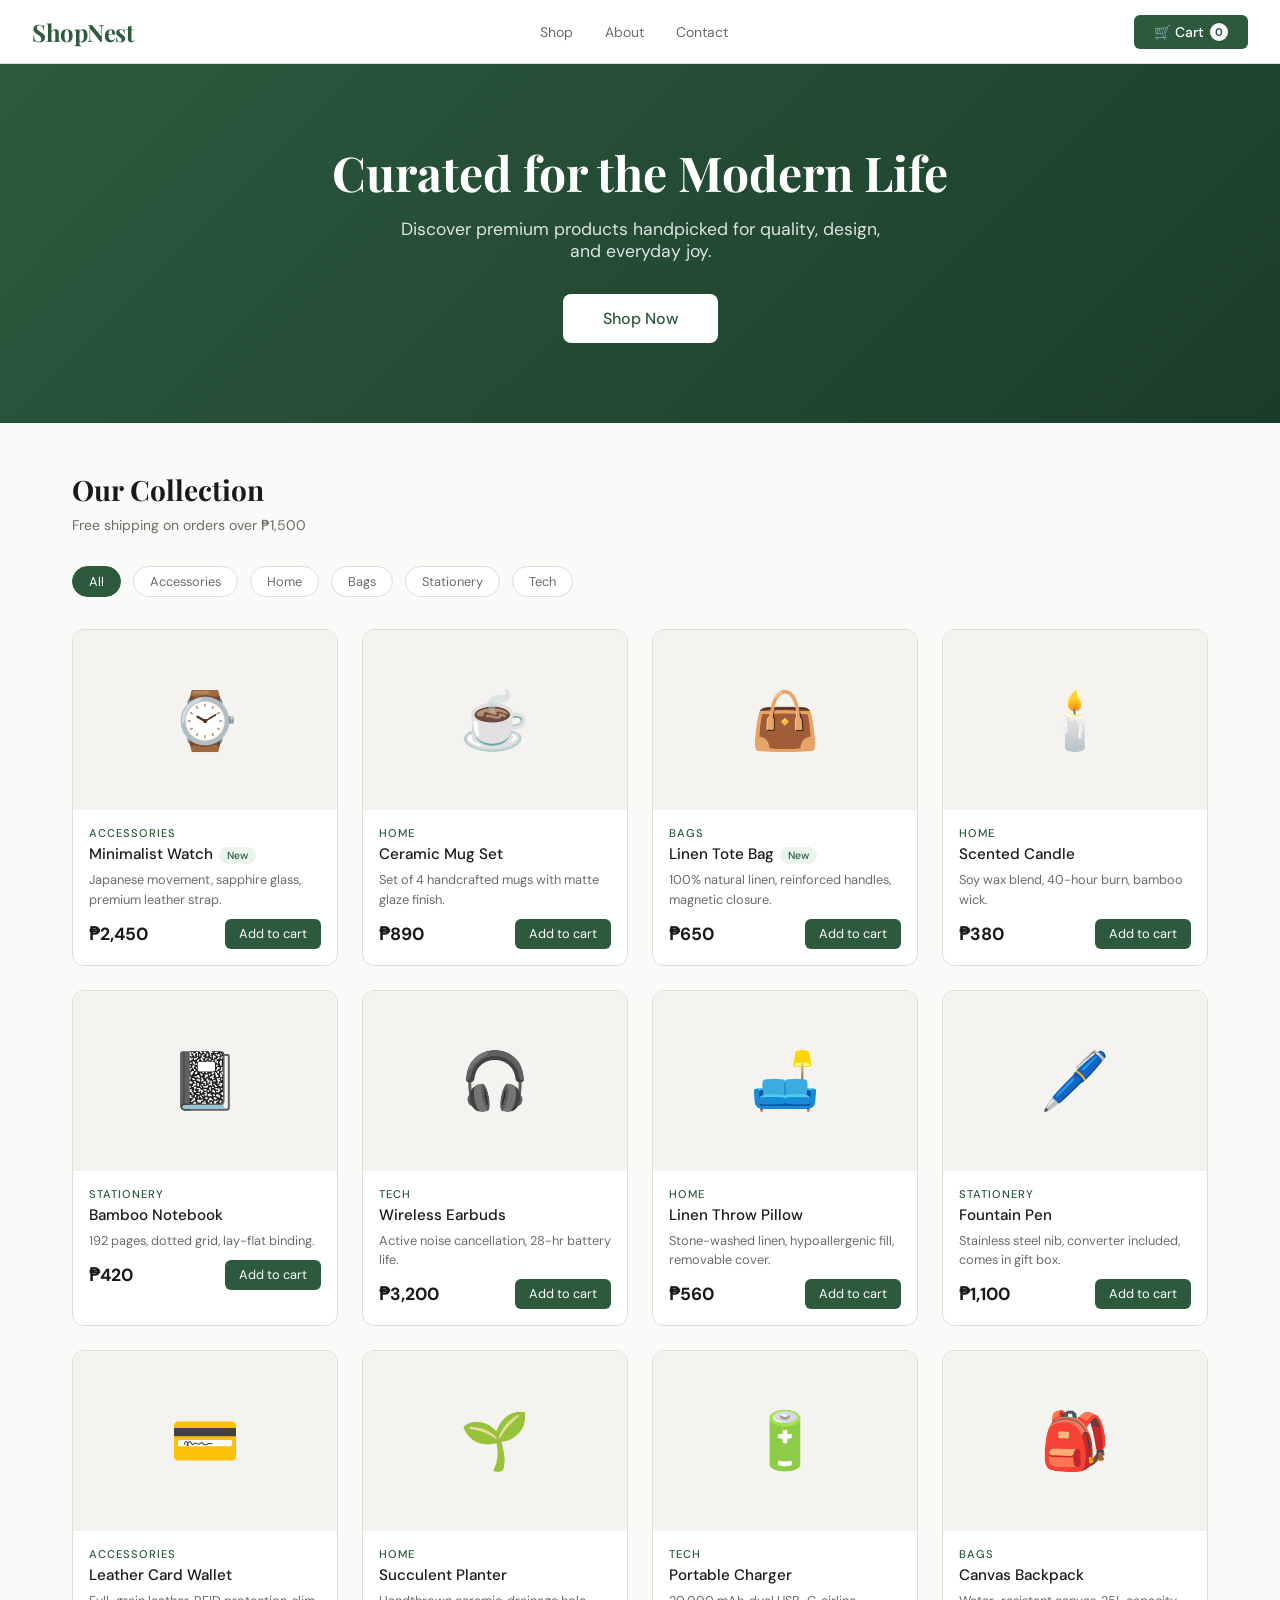
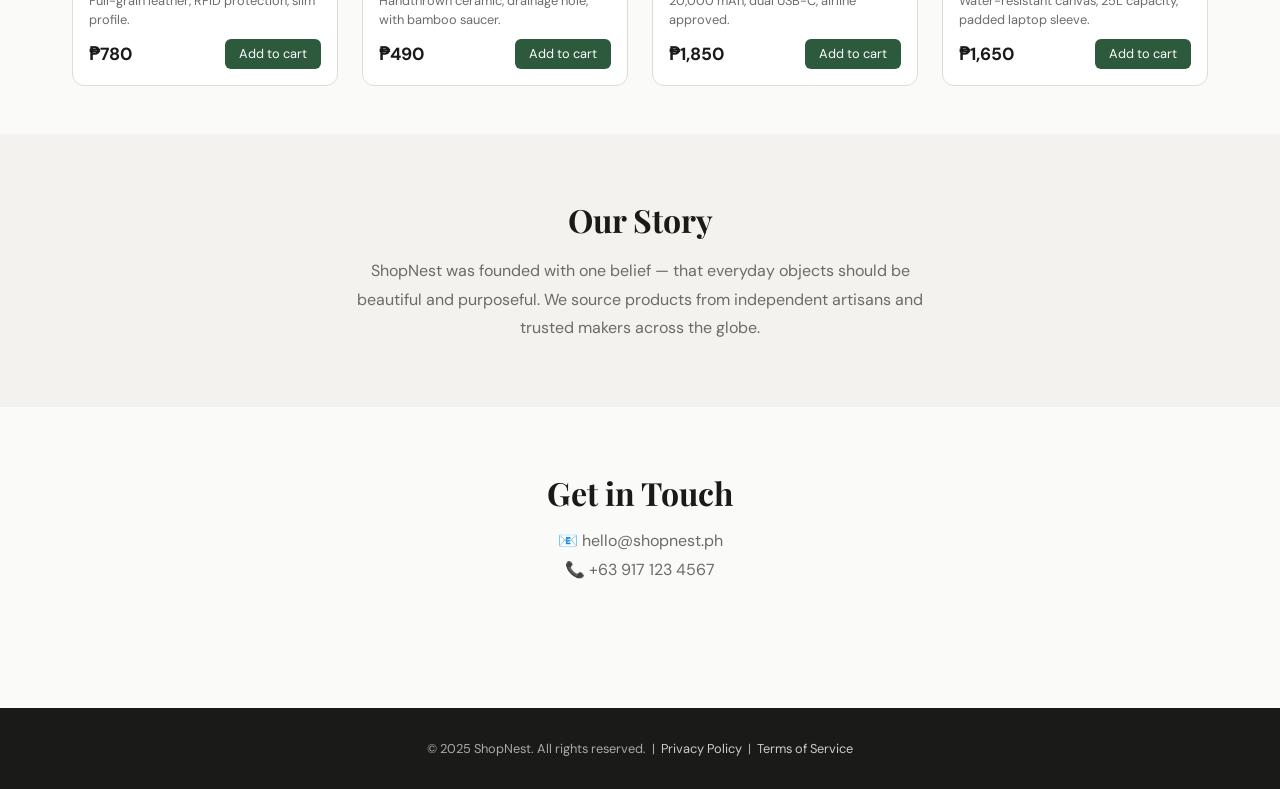
==== index.html @ 3ef115e2 "Initial commit" ====
<!DOCTYPE html>
<html lang="en">
<head>
<meta charset="UTF-8">
<meta name="viewport" content="width=device-width, initial-scale=1.0">
<title>ShopNest — Curated for the Modern Life</title>
<link href="https://fonts.googleapis.com/css2?family=Playfair+Display:wght@500;700&family=DM+Sans:wght@300;400;500&display=swap" rel="stylesheet">
<style>
  *{box-sizing:border-box;margin:0;padding:0}
  :root{
    --bg:#fafaf8;--bg2:#f4f2ee;--text:#1a1a18;--muted:#6b6b67;
    --accent:#2d5a3d;--accent2:#e8f4ed;--border:#e0ddd6;--card:#ffffff;
  }
  body{font-family:'DM Sans',sans-serif;background:var(--bg);color:var(--text);min-height:100vh}
  nav{background:var(--card);border-bottom:1px solid var(--border);padding:0 2rem;display:flex;align-items:center;justify-content:space-between;height:64px;position:sticky;top:0;z-index:100}
  .logo{font-family:'Playfair Display',serif;font-size:1.5rem;font-weight:700;color:var(--accent);letter-spacing:-0.5px;text-decoration:none}
  .nav-links{display:flex;gap:2rem;list-style:none}
  .nav-links a{text-decoration:none;color:var(--muted);font-size:0.875rem;transition:color 0.2s}
  .nav-links a:hover{color:var(--text)}
  .cart-btn{background:var(--accent);color:#fff;border:none;padding:0.5rem 1.25rem;border-radius:6px;font-size:0.875rem;font-weight:500;cursor:pointer;display:flex;align-items:center;gap:6px;font-family:'DM Sans',sans-serif}
  .cart-count{background:#fff;color:var(--accent);border-radius:50%;width:18px;height:18px;display:flex;align-items:center;justify-content:center;font-size:0.7rem;font-weight:700}
  .hero{background:linear-gradient(135deg,#2d5a3d 0%,#1a3d2a 100%);color:#fff;padding:5rem 2rem;text-align:center}
  .hero h1{font-family:'Playfair Display',serif;font-size:3rem;font-weight:700;margin-bottom:1rem;line-height:1.2}
  .hero p{font-size:1.1rem;opacity:0.85;margin-bottom:2rem;max-width:500px;margin-left:auto;margin-right:auto}
  .hero-btn{background:#fff;color:var(--accent);border:none;padding:0.875rem 2.5rem;border-radius:8px;font-size:1rem;font-weight:500;cursor:pointer;transition:transform 0.2s;font-family:'DM Sans',sans-serif}
  .hero-btn:hover{transform:translateY(-2px)}
  .section{padding:3rem 2rem;max-width:1200px;margin:0 auto}
  .section-title{font-family:'Playfair Display',serif;font-size:1.75rem;margin-bottom:0.5rem}
  .section-sub{color:var(--muted);font-size:0.875rem;margin-bottom:2rem}
  .filter-bar{display:flex;gap:0.75rem;margin-bottom:2rem;flex-wrap:wrap}
  .filter-btn{border:1px solid var(--border);background:var(--card);padding:0.4rem 1rem;border-radius:20px;font-size:0.8rem;cursor:pointer;transition:all 0.2s;color:var(--muted);font-family:'DM Sans',sans-serif}
  .filter-btn.active{background:var(--accent);border-color:var(--accent);color:#fff}
  .products-grid{display:grid;grid-template-columns:repeat(auto-fill,minmax(240px,1fr));gap:1.5rem}
  .product-card{background:var(--card);border:1px solid var(--border);border-radius:12px;overflow:hidden;transition:transform 0.2s,box-shadow 0.2s}
  .product-card:hover{transform:translateY(-4px);box-shadow:0 8px 24px rgba(0,0,0,0.1)}
  .product-img{width:100%;height:180px;display:flex;align-items:center;justify-content:center;font-size:3.5rem;background:#f5f3ef}
  .product-info{padding:1rem}
  .product-category{font-size:0.7rem;text-transform:uppercase;letter-spacing:1px;color:var(--accent);font-weight:500;margin-bottom:4px}
  .product-name{font-weight:500;font-size:0.95rem;margin-bottom:6px}
  .product-desc{font-size:0.8rem;color:var(--muted);margin-bottom:10px;line-height:1.5}
  .product-footer{display:flex;align-items:center;justify-content:space-between}
  .product-price{font-size:1.1rem;font-weight:700}
  .add-btn{background:var(--accent);color:#fff;border:none;padding:0.4rem 0.875rem;border-radius:6px;font-size:0.8rem;cursor:pointer;transition:background 0.2s;font-family:'DM Sans',sans-serif}
  .add-btn:hover{background:#1e3d2a}
  .badge{display:inline-block;background:var(--accent2);color:var(--accent);font-size:0.65rem;padding:2px 8px;border-radius:10px;margin-left:6px;font-weight:500}
  .cart-overlay{position:fixed;inset:0;background:rgba(0,0,0,0.4);z-index:200;display:none}
  .cart-overlay.open{display:block}
  .cart-panel{position:fixed;right:0;top:0;bottom:0;width:360px;background:var(--card);z-index:201;transform:translateX(100%);transition:transform 0.3s;display:flex;flex-direction:column;border-left:1px solid var(--border)}
  .cart-panel.open{transform:translateX(0)}
  .cart-header{padding:1.5rem;border-bottom:1px solid var(--border);display:flex;justify-content:space-between;align-items:center}
  .cart-header h3{font-family:'Playfair Display',serif;font-size:1.2rem}
  .close-btn{background:none;border:none;font-size:1.25rem;cursor:pointer;color:var(--muted)}
  .cart-items{flex:1;overflow-y:auto;padding:1rem}
  .cart-item{display:flex;gap:12px;padding:12px 0;border-bottom:1px solid var(--border)}
  .cart-item-emoji{font-size:2rem;width:48px;height:48px;display:flex;align-items:center;justify-content:center;background:var(--bg2);border-radius:8px}
  .cart-item-info{flex:1}
  .cart-item-name{font-size:0.875rem;font-weight:500}
  .cart-item-price{font-size:0.8rem;color:var(--muted);margin-top:2px}
  .cart-item-qty{display:flex;align-items:center;gap:8px;margin-top:6px}
  .qty-btn{background:var(--bg2);border:none;width:24px;height:24px;border-radius:4px;cursor:pointer;font-size:0.9rem;display:flex;align-items:center;justify-content:center}
  .cart-empty{text-align:center;padding:3rem 1rem;color:var(--muted)}
  .cart-empty-icon{font-size:3rem;margin-bottom:1rem}
  .cart-footer{padding:1.5rem;border-top:1px solid var(--border)}
  .cart-total{display:flex;justify-content:space-between;font-size:1rem;font-weight:500;margin-bottom:1rem}
  .checkout-btn{width:100%;background:var(--accent);color:#fff;border:none;padding:0.875rem;border-radius:8px;font-size:0.95rem;font-weight:500;cursor:pointer;font-family:'DM Sans',sans-serif}
  footer{background:var(--text);color:#aaa;padding:2rem;text-align:center;font-size:0.8rem;margin-top:4rem}
  footer a{color:#ccc;text-decoration:none}
  .toast{position:fixed;bottom:2rem;left:50%;transform:translateX(-50%) translateY(20px);background:var(--text);color:#fff;padding:0.75rem 1.5rem;border-radius:8px;font-size:0.875rem;opacity:0;transition:all 0.3s;z-index:300;pointer-events:none;white-space:nowrap}
  .toast.show{opacity:1;transform:translateX(-50%) translateY(0)}
</style>
</head>
<body>

<nav>
  <a class="logo" href="index.html">ShopNest</a>
  <ul class="nav-links">
    <li><a href="#products">Shop</a></li>
    <li><a href="#about">About</a></li>
    <li><a href="#contact">Contact</a></li>
  </ul>
  <div>
    <button class="cart-btn" onclick="toggleCart()">
      🛒 Cart <span class="cart-count" id="cartCount">0</span>
    </button>
  </div>
</nav>

<div class="hero">
  <h1>Curated for the Modern Life</h1>
  <p>Discover premium products handpicked for quality, design, and everyday joy.</p>
  <button class="hero-btn" onclick="document.getElementById('products').scrollIntoView({behavior:'smooth'})">Shop Now</button>
</div>

<div class="section" id="products">
  <h2 class="section-title">Our Collection</h2>
  <p class="section-sub">Free shipping on orders over ₱1,500</p>
  <div class="filter-bar" id="filterBar"></div>
  <div class="products-grid" id="productsGrid"></div>
</div>

<div id="about" style="background:var(--bg2);padding:4rem 2rem;text-align:center">
  <h2 style="font-family:'Playfair Display',serif;font-size:2rem;margin-bottom:1rem">Our Story</h2>
  <p style="max-width:600px;margin:0 auto;color:var(--muted);line-height:1.8">ShopNest was founded with one belief — that everyday objects should be beautiful and purposeful. We source products from independent artisans and trusted makers across the globe.</p>
</div>

<div id="contact" style="padding:4rem 2rem;text-align:center">
  <h2 style="font-family:'Playfair Display',serif;font-size:2rem;margin-bottom:1rem">Get in Touch</h2>
  <p style="color:var(--muted);margin-bottom:0.5rem">📧 hello@shopnest.ph</p>
  <p style="color:var(--muted)">📞 +63 917 123 4567</p>
</div>

<footer>
  <p>© 2025 ShopNest. All rights reserved. &nbsp;|&nbsp; <a href="#">Privacy Policy</a> &nbsp;|&nbsp; <a href="#">Terms of Service</a></p>
</footer>

<!-- CART SIDEBAR -->
<div class="cart-overlay" id="cartOverlay" onclick="toggleCart()"></div>
<div class="cart-panel" id="cartPanel">
  <div class="cart-header">
    <h3>Your Cart</h3>
    <button class="close-btn" onclick="toggleCart()">✕</button>
  </div>
  <div class="cart-items" id="cartItems">
    <div class="cart-empty"><div class="cart-empty-icon">🛒</div><p>Your cart is empty</p></div>
  </div>
  <div class="cart-footer" id="cartFooter" style="display:none">
    <div class="cart-total"><span>Total</span><span id="cartTotal">₱0</span></div>
    <button class="checkout-btn" onclick="checkout()">Proceed to Checkout</button>
  </div>
</div>

<div class="toast" id="toast"></div>

<script>
const products=[
  {id:1,name:"Minimalist Watch",desc:"Japanese movement, sapphire glass, premium leather strap.",price:2450,emoji:"⌚",category:"Accessories",newItem:true},
  {id:2,name:"Ceramic Mug Set",desc:"Set of 4 handcrafted mugs with matte glaze finish.",price:890,emoji:"☕",category:"Home"},
  {id:3,name:"Linen Tote Bag",desc:"100% natural linen, reinforced handles, magnetic closure.",price:650,emoji:"👜",category:"Bags",newItem:true},
  {id:4,name:"Scented Candle",desc:"Soy wax blend, 40-hour burn, bamboo wick.",price:380,emoji:"🕯️",category:"Home"},
  {id:5,name:"Bamboo Notebook",desc:"192 pages, dotted grid, lay-flat binding.",price:420,emoji:"📓",category:"Stationery"},
  {id:6,name:"Wireless Earbuds",desc:"Active noise cancellation, 28-hr battery life.",price:3200,emoji:"🎧",category:"Tech"},
  {id:7,name:"Linen Throw Pillow",desc:"Stone-washed linen, hypoallergenic fill, removable cover.",price:560,emoji:"🛋️",category:"Home"},
  {id:8,name:"Fountain Pen",desc:"Stainless steel nib, converter included, comes in gift box.",price:1100,emoji:"🖊️",category:"Stationery"},
  {id:9,name:"Leather Card Wallet",desc:"Full-grain leather, RFID protection, slim profile.",price:780,emoji:"💳",category:"Accessories"},
  {id:10,name:"Succulent Planter",desc:"Handthrown ceramic, drainage hole, with bamboo saucer.",price:490,emoji:"🌱",category:"Home"},
  {id:11,name:"Portable Charger",desc:"20,000 mAh, dual USB-C, airline approved.",price:1850,emoji:"🔋",category:"Tech"},
  {id:12,name:"Canvas Backpack",desc:"Water-resistant canvas, 25L capacity, padded laptop sleeve.",price:1650,emoji:"🎒",category:"Bags"}
];

let cart={};
let activeFilter='All';

function init(){
  const cats=['All',...new Set(products.map(p=>p.category))];
  const fb=document.getElementById('filterBar');
  cats.forEach(c=>{
    const b=document.createElement('button');
    b.className='filter-btn'+(c==='All'?' active':'');
    b.textContent=c;
    b.onclick=()=>filterProducts(c,b);
    fb.appendChild(b);
  });
  renderProducts();
}

function filterProducts(cat,btn){
  activeFilter=cat;
  document.querySelectorAll('.filter-btn').forEach(b=>b.classList.remove('active'));
  btn.classList.add('active');
  renderProducts();
}

function renderProducts(){
  const g=document.getElementById('productsGrid');
  g.innerHTML='';
  const filtered=activeFilter==='All'?products:products.filter(p=>p.category===activeFilter);
  filtered.forEach(p=>{
    const card=document.createElement('div');
    card.className='product-card';
    card.innerHTML=`
      <div class="product-img">${p.emoji}</div>
      <div class="product-info">
        <div class="product-category">${p.category}</div>
        <div class="product-name">${p.name}${p.newItem?'<span class="badge">New</span>':''}</div>
        <div class="product-desc">${p.desc}</div>
        <div class="product-footer">
          <div class="product-price">₱${p.price.toLocaleString()}</div>
          <button class="add-btn" onclick="addToCart(${p.id})">Add to cart</button>
        </div>
      </div>`;
    g.appendChild(card);
  });
}

function addToCart(id){
  cart[id]=(cart[id]||0)+1;
  updateCartUI();
  const p=products.find(x=>x.id===id);
  showToast(p.emoji+' '+p.name+' added!');
}

function updateCartUI(){
  const total=Object.values(cart).reduce((a,b)=>a+b,0);
  document.getElementById('cartCount').textContent=total;
  const items=document.getElementById('cartItems');
  const footer=document.getElementById('cartFooter');
  if(total===0){
    items.innerHTML='<div class="cart-empty"><div class="cart-empty-icon">🛒</div><p>Your cart is empty</p></div>';
    footer.style.display='none';
    return;
  }
  footer.style.display='block';
  items.innerHTML='';
  let sum=0;
  Object.entries(cart).forEach(([id,qty])=>{
    const p=products.find(x=>x.id==id);
    sum+=p.price*qty;
    const item=document.createElement('div');
    item.className='cart-item';
    item.innerHTML=`
      <div class="cart-item-emoji">${p.emoji}</div>
      <div class="cart-item-info">
        <div class="cart-item-name">${p.name}</div>
        <div class="cart-item-price">₱${p.price.toLocaleString()} each</div>
        <div class="cart-item-qty">
          <button class="qty-btn" onclick="changeQty(${id},-1)">−</button>
          <span style="font-size:0.85rem;font-weight:500">${qty}</span>
          <button class="qty-btn" onclick="changeQty(${id},1)">+</button>
        </div>
      </div>
      <span style="font-size:0.85rem;font-weight:500;color:var(--accent)">₱${(p.price*qty).toLocaleString()}</span>`;
    items.appendChild(item);
  });
  document.getElementById('cartTotal').textContent='₱'+sum.toLocaleString();
}

function changeQty(id,delta){
  cart[id]=(cart[id]||0)+delta;
  if(cart[id]<=0) delete cart[id];
  updateCartUI();
}

function toggleCart(){
  document.getElementById('cartOverlay').classList.toggle('open');
  document.getElementById('cartPanel').classList.toggle('open');
}

function checkout(){
  cart={};
  updateCartUI();
  toggleCart();
  showToast('🎉 Order placed! Thank you for shopping!');
}

function showToast(msg){
  const t=document.getElementById('toast');
  t.textContent=msg;
  t.classList.add('show');
  setTimeout(()=>t.classList.remove('show'),2800);
}

init();
</script>
</body>
</html>
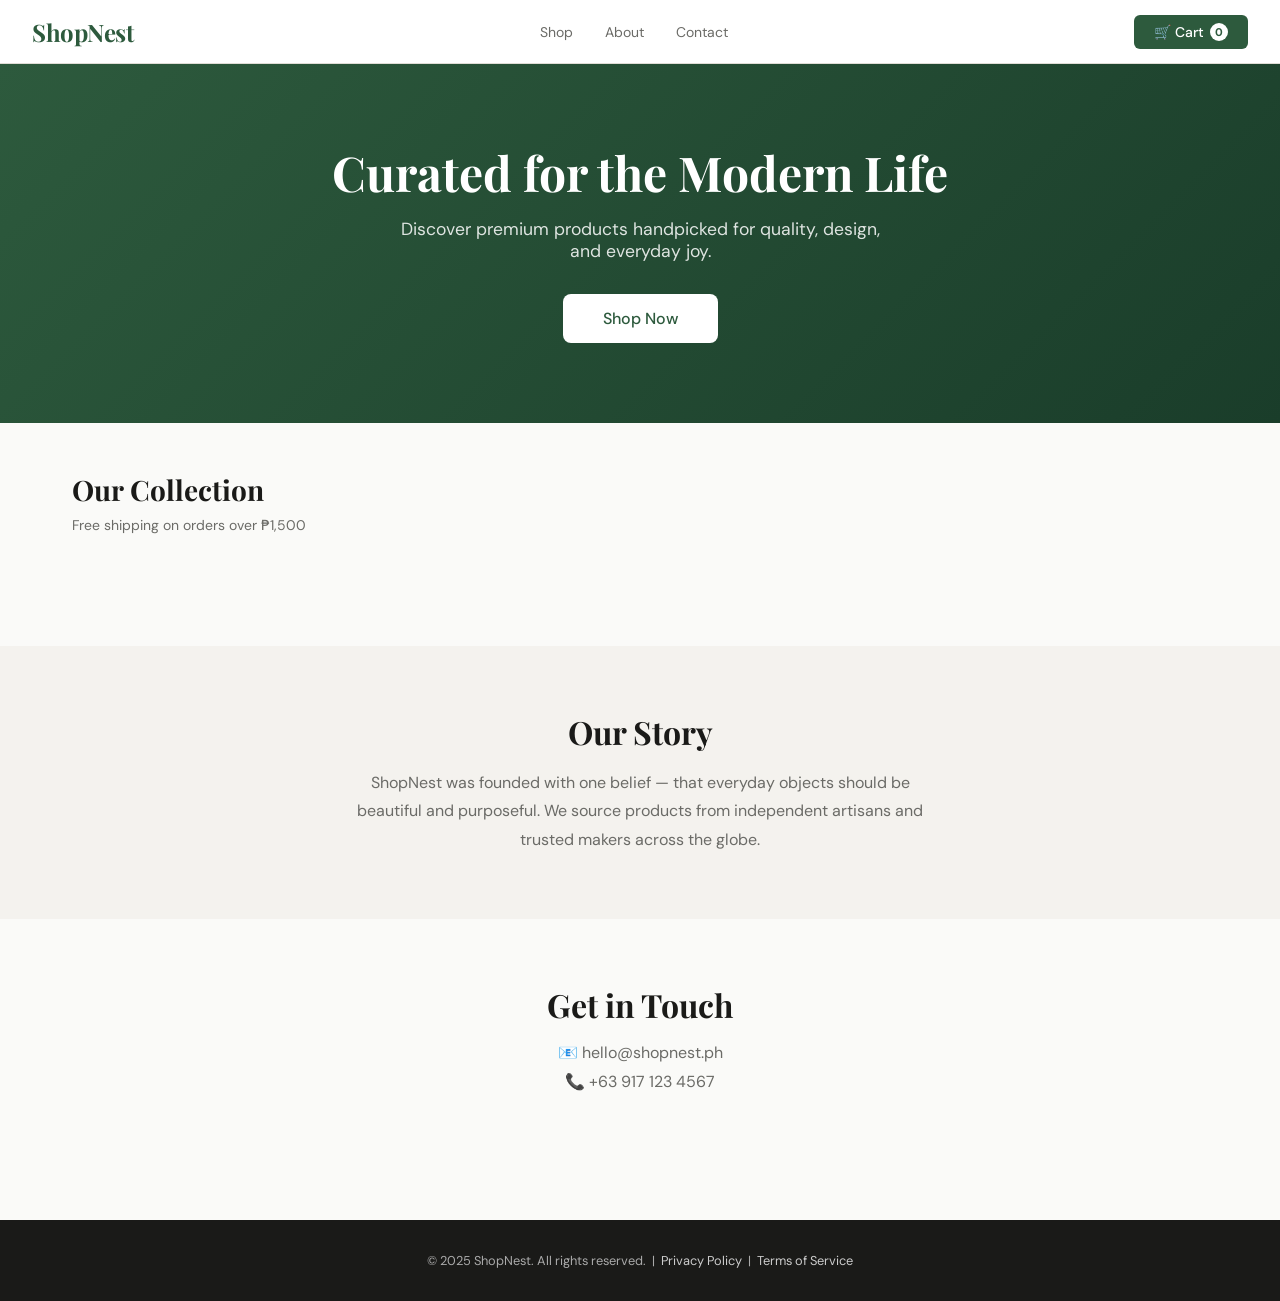
==== commit d176e68f: "separate script file" ====
--- a/index.html
+++ b/index.html
@@ -5,69 +5,8 @@
 <meta name="viewport" content="width=device-width, initial-scale=1.0">
 <title>ShopNest — Curated for the Modern Life</title>
 <link href="https://fonts.googleapis.com/css2?family=Playfair+Display:wght@500;700&family=DM+Sans:wght@300;400;500&display=swap" rel="stylesheet">
-<style>
-  *{box-sizing:border-box;margin:0;padding:0}
-  :root{
-    --bg:#fafaf8;--bg2:#f4f2ee;--text:#1a1a18;--muted:#6b6b67;
-    --accent:#2d5a3d;--accent2:#e8f4ed;--border:#e0ddd6;--card:#ffffff;
-  }
-  body{font-family:'DM Sans',sans-serif;background:var(--bg);color:var(--text);min-height:100vh}
-  nav{background:var(--card);border-bottom:1px solid var(--border);padding:0 2rem;display:flex;align-items:center;justify-content:space-between;height:64px;position:sticky;top:0;z-index:100}
-  .logo{font-family:'Playfair Display',serif;font-size:1.5rem;font-weight:700;color:var(--accent);letter-spacing:-0.5px;text-decoration:none}
-  .nav-links{display:flex;gap:2rem;list-style:none}
-  .nav-links a{text-decoration:none;color:var(--muted);font-size:0.875rem;transition:color 0.2s}
-  .nav-links a:hover{color:var(--text)}
-  .cart-btn{background:var(--accent);color:#fff;border:none;padding:0.5rem 1.25rem;border-radius:6px;font-size:0.875rem;font-weight:500;cursor:pointer;display:flex;align-items:center;gap:6px;font-family:'DM Sans',sans-serif}
-  .cart-count{background:#fff;color:var(--accent);border-radius:50%;width:18px;height:18px;display:flex;align-items:center;justify-content:center;font-size:0.7rem;font-weight:700}
-  .hero{background:linear-gradient(135deg,#2d5a3d 0%,#1a3d2a 100%);color:#fff;padding:5rem 2rem;text-align:center}
-  .hero h1{font-family:'Playfair Display',serif;font-size:3rem;font-weight:700;margin-bottom:1rem;line-height:1.2}
-  .hero p{font-size:1.1rem;opacity:0.85;margin-bottom:2rem;max-width:500px;margin-left:auto;margin-right:auto}
-  .hero-btn{background:#fff;color:var(--accent);border:none;padding:0.875rem 2.5rem;border-radius:8px;font-size:1rem;font-weight:500;cursor:pointer;transition:transform 0.2s;font-family:'DM Sans',sans-serif}
-  .hero-btn:hover{transform:translateY(-2px)}
-  .section{padding:3rem 2rem;max-width:1200px;margin:0 auto}
-  .section-title{font-family:'Playfair Display',serif;font-size:1.75rem;margin-bottom:0.5rem}
-  .section-sub{color:var(--muted);font-size:0.875rem;margin-bottom:2rem}
-  .filter-bar{display:flex;gap:0.75rem;margin-bottom:2rem;flex-wrap:wrap}
-  .filter-btn{border:1px solid var(--border);background:var(--card);padding:0.4rem 1rem;border-radius:20px;font-size:0.8rem;cursor:pointer;transition:all 0.2s;color:var(--muted);font-family:'DM Sans',sans-serif}
-  .filter-btn.active{background:var(--accent);border-color:var(--accent);color:#fff}
-  .products-grid{display:grid;grid-template-columns:repeat(auto-fill,minmax(240px,1fr));gap:1.5rem}
-  .product-card{background:var(--card);border:1px solid var(--border);border-radius:12px;overflow:hidden;transition:transform 0.2s,box-shadow 0.2s}
-  .product-card:hover{transform:translateY(-4px);box-shadow:0 8px 24px rgba(0,0,0,0.1)}
-  .product-img{width:100%;height:180px;display:flex;align-items:center;justify-content:center;font-size:3.5rem;background:#f5f3ef}
-  .product-info{padding:1rem}
-  .product-category{font-size:0.7rem;text-transform:uppercase;letter-spacing:1px;color:var(--accent);font-weight:500;margin-bottom:4px}
-  .product-name{font-weight:500;font-size:0.95rem;margin-bottom:6px}
-  .product-desc{font-size:0.8rem;color:var(--muted);margin-bottom:10px;line-height:1.5}
-  .product-footer{display:flex;align-items:center;justify-content:space-between}
-  .product-price{font-size:1.1rem;font-weight:700}
-  .add-btn{background:var(--accent);color:#fff;border:none;padding:0.4rem 0.875rem;border-radius:6px;font-size:0.8rem;cursor:pointer;transition:background 0.2s;font-family:'DM Sans',sans-serif}
-  .add-btn:hover{background:#1e3d2a}
-  .badge{display:inline-block;background:var(--accent2);color:var(--accent);font-size:0.65rem;padding:2px 8px;border-radius:10px;margin-left:6px;font-weight:500}
-  .cart-overlay{position:fixed;inset:0;background:rgba(0,0,0,0.4);z-index:200;display:none}
-  .cart-overlay.open{display:block}
-  .cart-panel{position:fixed;right:0;top:0;bottom:0;width:360px;background:var(--card);z-index:201;transform:translateX(100%);transition:transform 0.3s;display:flex;flex-direction:column;border-left:1px solid var(--border)}
-  .cart-panel.open{transform:translateX(0)}
-  .cart-header{padding:1.5rem;border-bottom:1px solid var(--border);display:flex;justify-content:space-between;align-items:center}
-  .cart-header h3{font-family:'Playfair Display',serif;font-size:1.2rem}
-  .close-btn{background:none;border:none;font-size:1.25rem;cursor:pointer;color:var(--muted)}
-  .cart-items{flex:1;overflow-y:auto;padding:1rem}
-  .cart-item{display:flex;gap:12px;padding:12px 0;border-bottom:1px solid var(--border)}
-  .cart-item-emoji{font-size:2rem;width:48px;height:48px;display:flex;align-items:center;justify-content:center;background:var(--bg2);border-radius:8px}
-  .cart-item-info{flex:1}
-  .cart-item-name{font-size:0.875rem;font-weight:500}
-  .cart-item-price{font-size:0.8rem;color:var(--muted);margin-top:2px}
-  .cart-item-qty{display:flex;align-items:center;gap:8px;margin-top:6px}
-  .qty-btn{background:var(--bg2);border:none;width:24px;height:24px;border-radius:4px;cursor:pointer;font-size:0.9rem;display:flex;align-items:center;justify-content:center}
-  .cart-empty{text-align:center;padding:3rem 1rem;color:var(--muted)}
-  .cart-empty-icon{font-size:3rem;margin-bottom:1rem}
-  .cart-footer{padding:1.5rem;border-top:1px solid var(--border)}
-  .cart-total{display:flex;justify-content:space-between;font-size:1rem;font-weight:500;margin-bottom:1rem}
-  .checkout-btn{width:100%;background:var(--accent);color:#fff;border:none;padding:0.875rem;border-radius:8px;font-size:0.95rem;font-weight:500;cursor:pointer;font-family:'DM Sans',sans-serif}
-  footer{background:var(--text);color:#aaa;padding:2rem;text-align:center;font-size:0.8rem;margin-top:4rem}
-  footer a{color:#ccc;text-decoration:none}
-  .toast{position:fixed;bottom:2rem;left:50%;transform:translateX(-50%) translateY(20px);background:var(--text);color:#fff;padding:0.75rem 1.5rem;border-radius:8px;font-size:0.875rem;opacity:0;transition:all 0.3s;z-index:300;pointer-events:none;white-space:nowrap}
-  .toast.show{opacity:1;transform:translateX(-50%) translateY(0)}
-</style>
+<link rel="stylesheet" href="style.css">
+<script src="script.js"></script>
 </head>
 <body>
 
@@ -131,135 +70,5 @@
 
 <div class="toast" id="toast"></div>
 
-<script>
-const products=[
-  {id:1,name:"Minimalist Watch",desc:"Japanese movement, sapphire glass, premium leather strap.",price:2450,emoji:"⌚",category:"Accessories",newItem:true},
-  {id:2,name:"Ceramic Mug Set",desc:"Set of 4 handcrafted mugs with matte glaze finish.",price:890,emoji:"☕",category:"Home"},
-  {id:3,name:"Linen Tote Bag",desc:"100% natural linen, reinforced handles, magnetic closure.",price:650,emoji:"👜",category:"Bags",newItem:true},
-  {id:4,name:"Scented Candle",desc:"Soy wax blend, 40-hour burn, bamboo wick.",price:380,emoji:"🕯️",category:"Home"},
-  {id:5,name:"Bamboo Notebook",desc:"192 pages, dotted grid, lay-flat binding.",price:420,emoji:"📓",category:"Stationery"},
-  {id:6,name:"Wireless Earbuds",desc:"Active noise cancellation, 28-hr battery life.",price:3200,emoji:"🎧",category:"Tech"},
-  {id:7,name:"Linen Throw Pillow",desc:"Stone-washed linen, hypoallergenic fill, removable cover.",price:560,emoji:"🛋️",category:"Home"},
-  {id:8,name:"Fountain Pen",desc:"Stainless steel nib, converter included, comes in gift box.",price:1100,emoji:"🖊️",category:"Stationery"},
-  {id:9,name:"Leather Card Wallet",desc:"Full-grain leather, RFID protection, slim profile.",price:780,emoji:"💳",category:"Accessories"},
-  {id:10,name:"Succulent Planter",desc:"Handthrown ceramic, drainage hole, with bamboo saucer.",price:490,emoji:"🌱",category:"Home"},
-  {id:11,name:"Portable Charger",desc:"20,000 mAh, dual USB-C, airline approved.",price:1850,emoji:"🔋",category:"Tech"},
-  {id:12,name:"Canvas Backpack",desc:"Water-resistant canvas, 25L capacity, padded laptop sleeve.",price:1650,emoji:"🎒",category:"Bags"}
-];
-
-let cart={};
-let activeFilter='All';
-
-function init(){
-  const cats=['All',...new Set(products.map(p=>p.category))];
-  const fb=document.getElementById('filterBar');
-  cats.forEach(c=>{
-    const b=document.createElement('button');
-    b.className='filter-btn'+(c==='All'?' active':'');
-    b.textContent=c;
-    b.onclick=()=>filterProducts(c,b);
-    fb.appendChild(b);
-  });
-  renderProducts();
-}
-
-function filterProducts(cat,btn){
-  activeFilter=cat;
-  document.querySelectorAll('.filter-btn').forEach(b=>b.classList.remove('active'));
-  btn.classList.add('active');
-  renderProducts();
-}
-
-function renderProducts(){
-  const g=document.getElementById('productsGrid');
-  g.innerHTML='';
-  const filtered=activeFilter==='All'?products:products.filter(p=>p.category===activeFilter);
-  filtered.forEach(p=>{
-    const card=document.createElement('div');
-    card.className='product-card';
-    card.innerHTML=`
-      <div class="product-img">${p.emoji}</div>
-      <div class="product-info">
-        <div class="product-category">${p.category}</div>
-        <div class="product-name">${p.name}${p.newItem?'<span class="badge">New</span>':''}</div>
-        <div class="product-desc">${p.desc}</div>
-        <div class="product-footer">
-          <div class="product-price">₱${p.price.toLocaleString()}</div>
-          <button class="add-btn" onclick="addToCart(${p.id})">Add to cart</button>
-        </div>
-      </div>`;
-    g.appendChild(card);
-  });
-}
-
-function addToCart(id){
-  cart[id]=(cart[id]||0)+1;
-  updateCartUI();
-  const p=products.find(x=>x.id===id);
-  showToast(p.emoji+' '+p.name+' added!');
-}
-
-function updateCartUI(){
-  const total=Object.values(cart).reduce((a,b)=>a+b,0);
-  document.getElementById('cartCount').textContent=total;
-  const items=document.getElementById('cartItems');
-  const footer=document.getElementById('cartFooter');
-  if(total===0){
-    items.innerHTML='<div class="cart-empty"><div class="cart-empty-icon">🛒</div><p>Your cart is empty</p></div>';
-    footer.style.display='none';
-    return;
-  }
-  footer.style.display='block';
-  items.innerHTML='';
-  let sum=0;
-  Object.entries(cart).forEach(([id,qty])=>{
-    const p=products.find(x=>x.id==id);
-    sum+=p.price*qty;
-    const item=document.createElement('div');
-    item.className='cart-item';
-    item.innerHTML=`
-      <div class="cart-item-emoji">${p.emoji}</div>
-      <div class="cart-item-info">
-        <div class="cart-item-name">${p.name}</div>
-        <div class="cart-item-price">₱${p.price.toLocaleString()} each</div>
-        <div class="cart-item-qty">
-          <button class="qty-btn" onclick="changeQty(${id},-1)">−</button>
-          <span style="font-size:0.85rem;font-weight:500">${qty}</span>
-          <button class="qty-btn" onclick="changeQty(${id},1)">+</button>
-        </div>
-      </div>
-      <span style="font-size:0.85rem;font-weight:500;color:var(--accent)">₱${(p.price*qty).toLocaleString()}</span>`;
-    items.appendChild(item);
-  });
-  document.getElementById('cartTotal').textContent='₱'+sum.toLocaleString();
-}
-
-function changeQty(id,delta){
-  cart[id]=(cart[id]||0)+delta;
-  if(cart[id]<=0) delete cart[id];
-  updateCartUI();
-}
-
-function toggleCart(){
-  document.getElementById('cartOverlay').classList.toggle('open');
-  document.getElementById('cartPanel').classList.toggle('open');
-}
-
-function checkout(){
-  cart={};
-  updateCartUI();
-  toggleCart();
-  showToast('🎉 Order placed! Thank you for shopping!');
-}
-
-function showToast(msg){
-  const t=document.getElementById('toast');
-  t.textContent=msg;
-  t.classList.add('show');
-  setTimeout(()=>t.classList.remove('show'),2800);
-}
-
-init();
-</script>
 </body>
 </html>
--- a/style.css
+++ b/style.css
@@ -0,0 +1,61 @@
+  *{box-sizing:border-box;margin:0;padding:0}
+  :root{
+    --bg:#fafaf8;--bg2:#f4f2ee;--text:#1a1a18;--muted:#6b6b67;
+    --accent:#2d5a3d;--accent2:#e8f4ed;--border:#e0ddd6;--card:#ffffff;
+  }
+  body{font-family:'DM Sans',sans-serif;background:var(--bg);color:var(--text);min-height:100vh}
+  nav{background:var(--card);border-bottom:1px solid var(--border);padding:0 2rem;display:flex;align-items:center;justify-content:space-between;height:64px;position:sticky;top:0;z-index:100}
+  .logo{font-family:'Playfair Display',serif;font-size:1.5rem;font-weight:700;color:var(--accent);letter-spacing:-0.5px;text-decoration:none}
+  .nav-links{display:flex;gap:2rem;list-style:none}
+  .nav-links a{text-decoration:none;color:var(--muted);font-size:0.875rem;transition:color 0.2s}
+  .nav-links a:hover{color:var(--text)}
+  .cart-btn{background:var(--accent);color:#fff;border:none;padding:0.5rem 1.25rem;border-radius:6px;font-size:0.875rem;font-weight:500;cursor:pointer;display:flex;align-items:center;gap:6px;font-family:'DM Sans',sans-serif}
+  .cart-count{background:#fff;color:var(--accent);border-radius:50%;width:18px;height:18px;display:flex;align-items:center;justify-content:center;font-size:0.7rem;font-weight:700}
+  .hero{background:linear-gradient(135deg,#2d5a3d 0%,#1a3d2a 100%);color:#fff;padding:5rem 2rem;text-align:center}
+  .hero h1{font-family:'Playfair Display',serif;font-size:3rem;font-weight:700;margin-bottom:1rem;line-height:1.2}
+  .hero p{font-size:1.1rem;opacity:0.85;margin-bottom:2rem;max-width:500px;margin-left:auto;margin-right:auto}
+  .hero-btn{background:#fff;color:var(--accent);border:none;padding:0.875rem 2.5rem;border-radius:8px;font-size:1rem;font-weight:500;cursor:pointer;transition:transform 0.2s;font-family:'DM Sans',sans-serif}
+  .hero-btn:hover{transform:translateY(-2px)}
+  .section{padding:3rem 2rem;max-width:1200px;margin:0 auto}
+  .section-title{font-family:'Playfair Display',serif;font-size:1.75rem;margin-bottom:0.5rem}
+  .section-sub{color:var(--muted);font-size:0.875rem;margin-bottom:2rem}
+  .filter-bar{display:flex;gap:0.75rem;margin-bottom:2rem;flex-wrap:wrap}
+  .filter-btn{border:1px solid var(--border);background:var(--card);padding:0.4rem 1rem;border-radius:20px;font-size:0.8rem;cursor:pointer;transition:all 0.2s;color:var(--muted);font-family:'DM Sans',sans-serif}
+  .filter-btn.active{background:var(--accent);border-color:var(--accent);color:#fff}
+  .products-grid{display:grid;grid-template-columns:repeat(auto-fill,minmax(240px,1fr));gap:1.5rem}
+  .product-card{background:var(--card);border:1px solid var(--border);border-radius:12px;overflow:hidden;transition:transform 0.2s,box-shadow 0.2s}
+  .product-card:hover{transform:translateY(-4px);box-shadow:0 8px 24px rgba(0,0,0,0.1)}
+  .product-img{width:100%;height:180px;display:flex;align-items:center;justify-content:center;font-size:3.5rem;background:#f5f3ef}
+  .product-info{padding:1rem}
+  .product-category{font-size:0.7rem;text-transform:uppercase;letter-spacing:1px;color:var(--accent);font-weight:500;margin-bottom:4px}
+  .product-name{font-weight:500;font-size:0.95rem;margin-bottom:6px}
+  .product-desc{font-size:0.8rem;color:var(--muted);margin-bottom:10px;line-height:1.5}
+  .product-footer{display:flex;align-items:center;justify-content:space-between}
+  .product-price{font-size:1.1rem;font-weight:700}
+  .add-btn{background:var(--accent);color:#fff;border:none;padding:0.4rem 0.875rem;border-radius:6px;font-size:0.8rem;cursor:pointer;transition:background 0.2s;font-family:'DM Sans',sans-serif}
+  .add-btn:hover{background:#1e3d2a}
+  .badge{display:inline-block;background:var(--accent2);color:var(--accent);font-size:0.65rem;padding:2px 8px;border-radius:10px;margin-left:6px;font-weight:500}
+  .cart-overlay{position:fixed;inset:0;background:rgba(0,0,0,0.4);z-index:200;display:none}
+  .cart-overlay.open{display:block}
+  .cart-panel{position:fixed;right:0;top:0;bottom:0;width:360px;background:var(--card);z-index:201;transform:translateX(100%);transition:transform 0.3s;display:flex;flex-direction:column;border-left:1px solid var(--border)}
+  .cart-panel.open{transform:translateX(0)}
+  .cart-header{padding:1.5rem;border-bottom:1px solid var(--border);display:flex;justify-content:space-between;align-items:center}
+  .cart-header h3{font-family:'Playfair Display',serif;font-size:1.2rem}
+  .close-btn{background:none;border:none;font-size:1.25rem;cursor:pointer;color:var(--muted)}
+  .cart-items{flex:1;overflow-y:auto;padding:1rem}
+  .cart-item{display:flex;gap:12px;padding:12px 0;border-bottom:1px solid var(--border)}
+  .cart-item-emoji{font-size:2rem;width:48px;height:48px;display:flex;align-items:center;justify-content:center;background:var(--bg2);border-radius:8px}
+  .cart-item-info{flex:1}
+  .cart-item-name{font-size:0.875rem;font-weight:500}
+  .cart-item-price{font-size:0.8rem;color:var(--muted);margin-top:2px}
+  .cart-item-qty{display:flex;align-items:center;gap:8px;margin-top:6px}
+  .qty-btn{background:var(--bg2);border:none;width:24px;height:24px;border-radius:4px;cursor:pointer;font-size:0.9rem;display:flex;align-items:center;justify-content:center}
+  .cart-empty{text-align:center;padding:3rem 1rem;color:var(--muted)}
+  .cart-empty-icon{font-size:3rem;margin-bottom:1rem}
+  .cart-footer{padding:1.5rem;border-top:1px solid var(--border)}
+  .cart-total{display:flex;justify-content:space-between;font-size:1rem;font-weight:500;margin-bottom:1rem}
+  .checkout-btn{width:100%;background:var(--accent);color:#fff;border:none;padding:0.875rem;border-radius:8px;font-size:0.95rem;font-weight:500;cursor:pointer;font-family:'DM Sans',sans-serif}
+  footer{background:var(--text);color:#aaa;padding:2rem;text-align:center;font-size:0.8rem;margin-top:4rem}
+  footer a{color:#ccc;text-decoration:none}
+  .toast{position:fixed;bottom:2rem;left:50%;transform:translateX(-50%) translateY(20px);background:var(--text);color:#fff;padding:0.75rem 1.5rem;border-radius:8px;font-size:0.875rem;opacity:0;transition:all 0.3s;z-index:300;pointer-events:none;white-space:nowrap}
+  .toast.show{opacity:1;transform:translateX(-50%) translateY(0)}
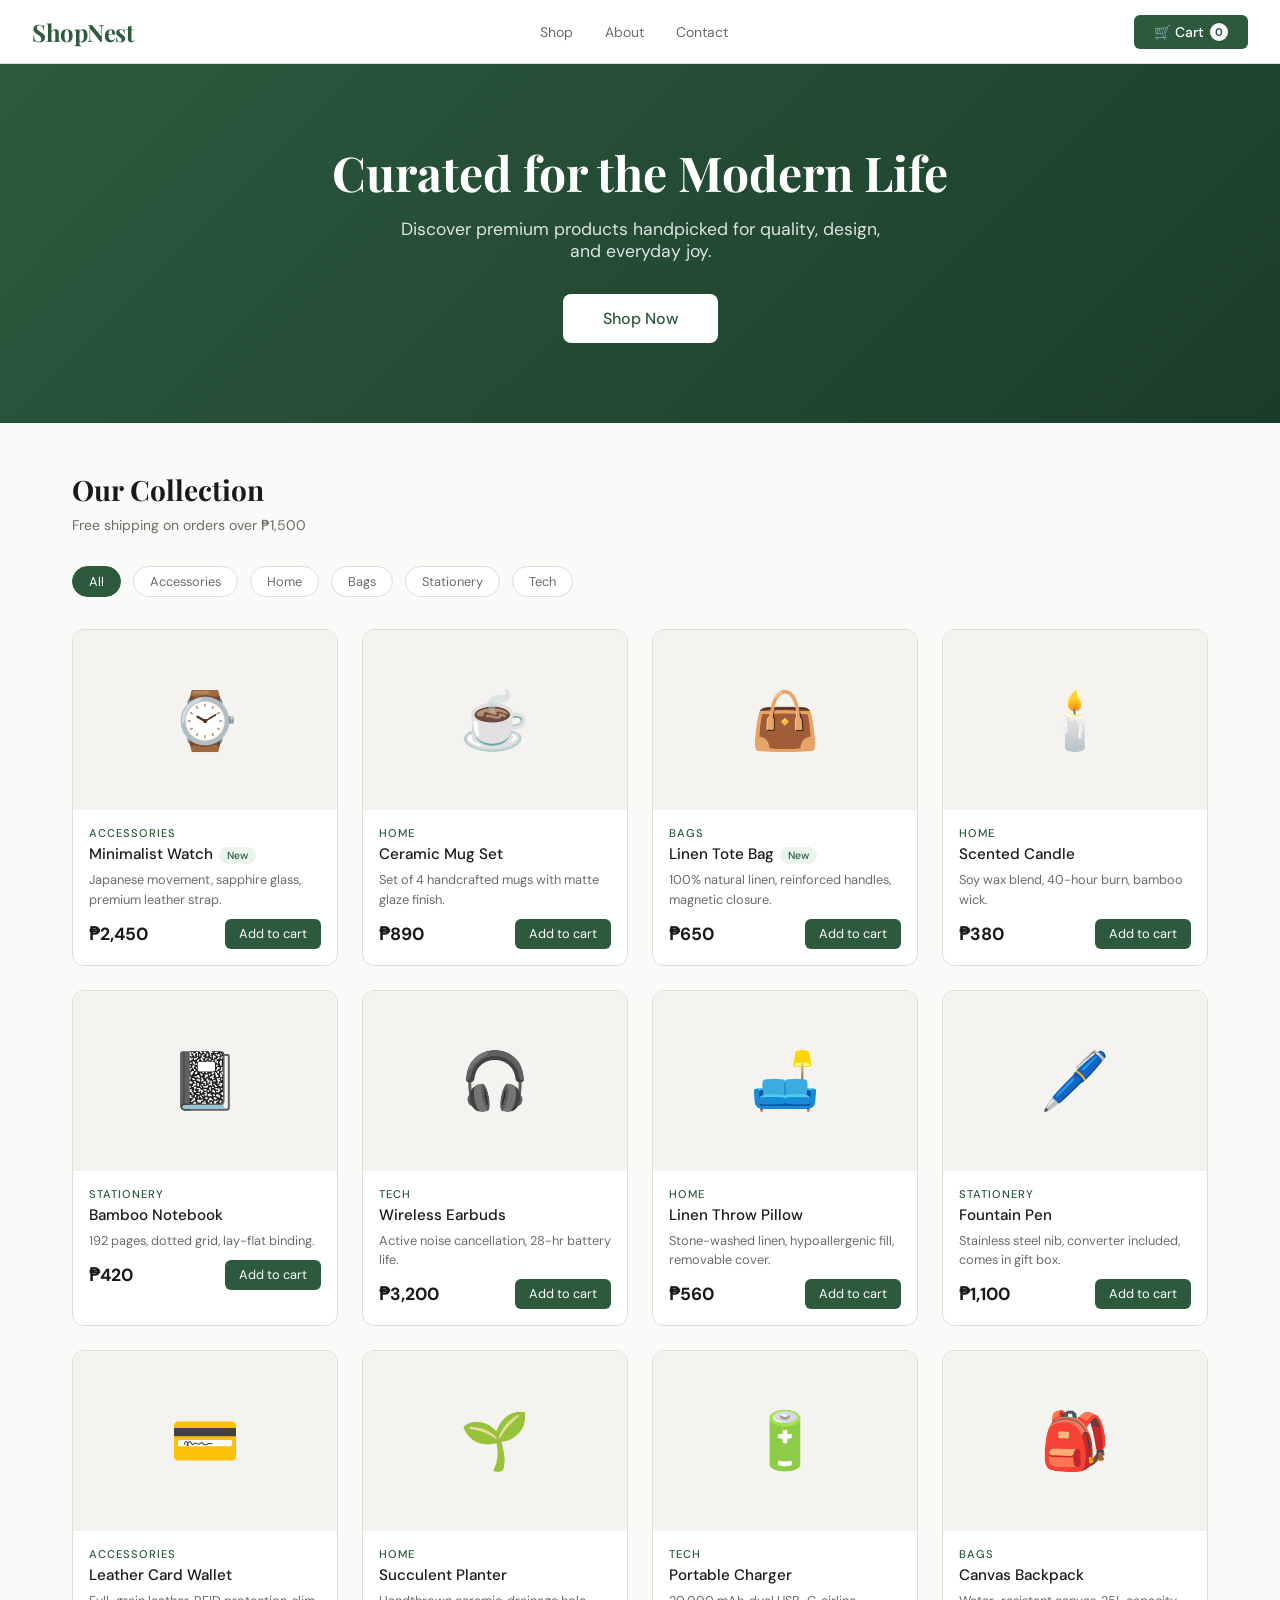
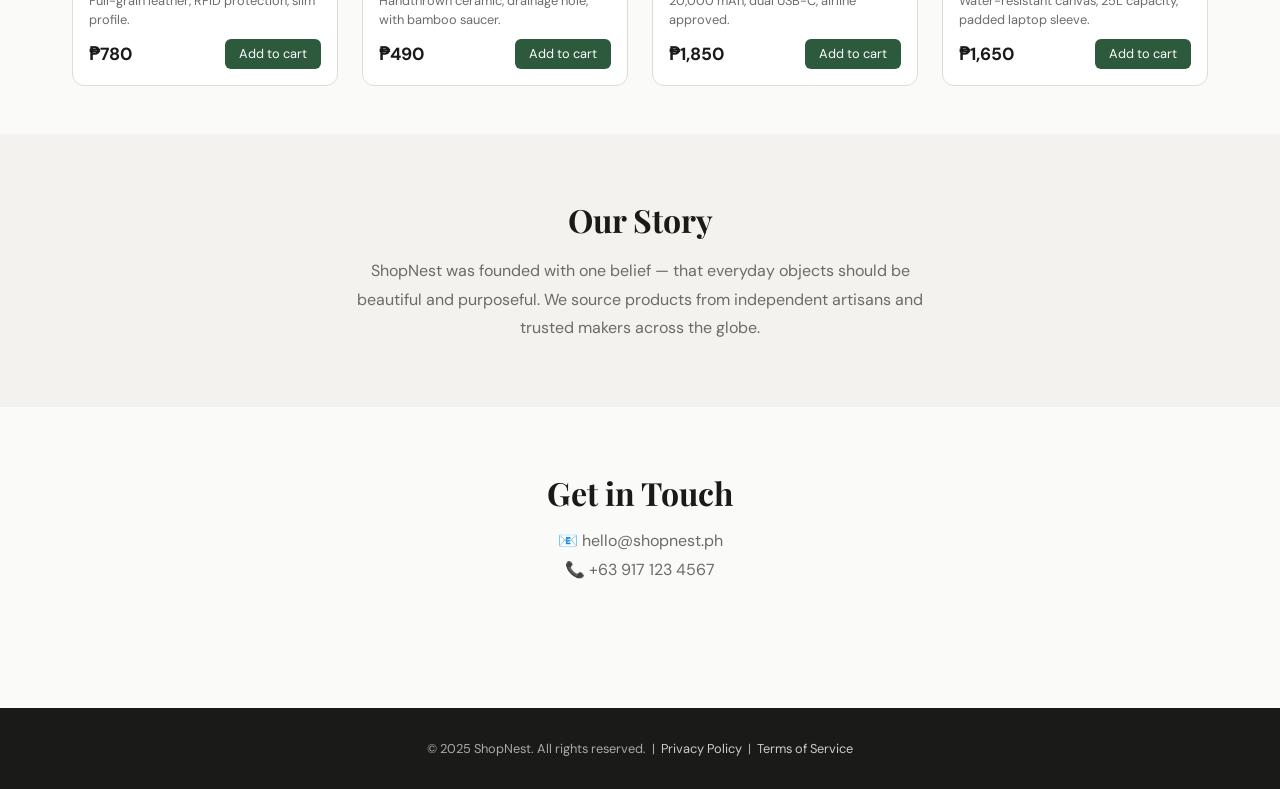
==== commit 0b7f7a0d: "move the script to bodytag" ====
--- a/index.html
+++ b/index.html
@@ -6,7 +6,6 @@
 <title>ShopNest — Curated for the Modern Life</title>
 <link href="https://fonts.googleapis.com/css2?family=Playfair+Display:wght@500;700&family=DM+Sans:wght@300;400;500&display=swap" rel="stylesheet">
 <link rel="stylesheet" href="style.css">
-<script src="script.js"></script>
 </head>
 <body>
 
@@ -70,5 +69,6 @@
 
 <div class="toast" id="toast"></div>
 
+<script src="script.js"></script>
 </body>
 </html>
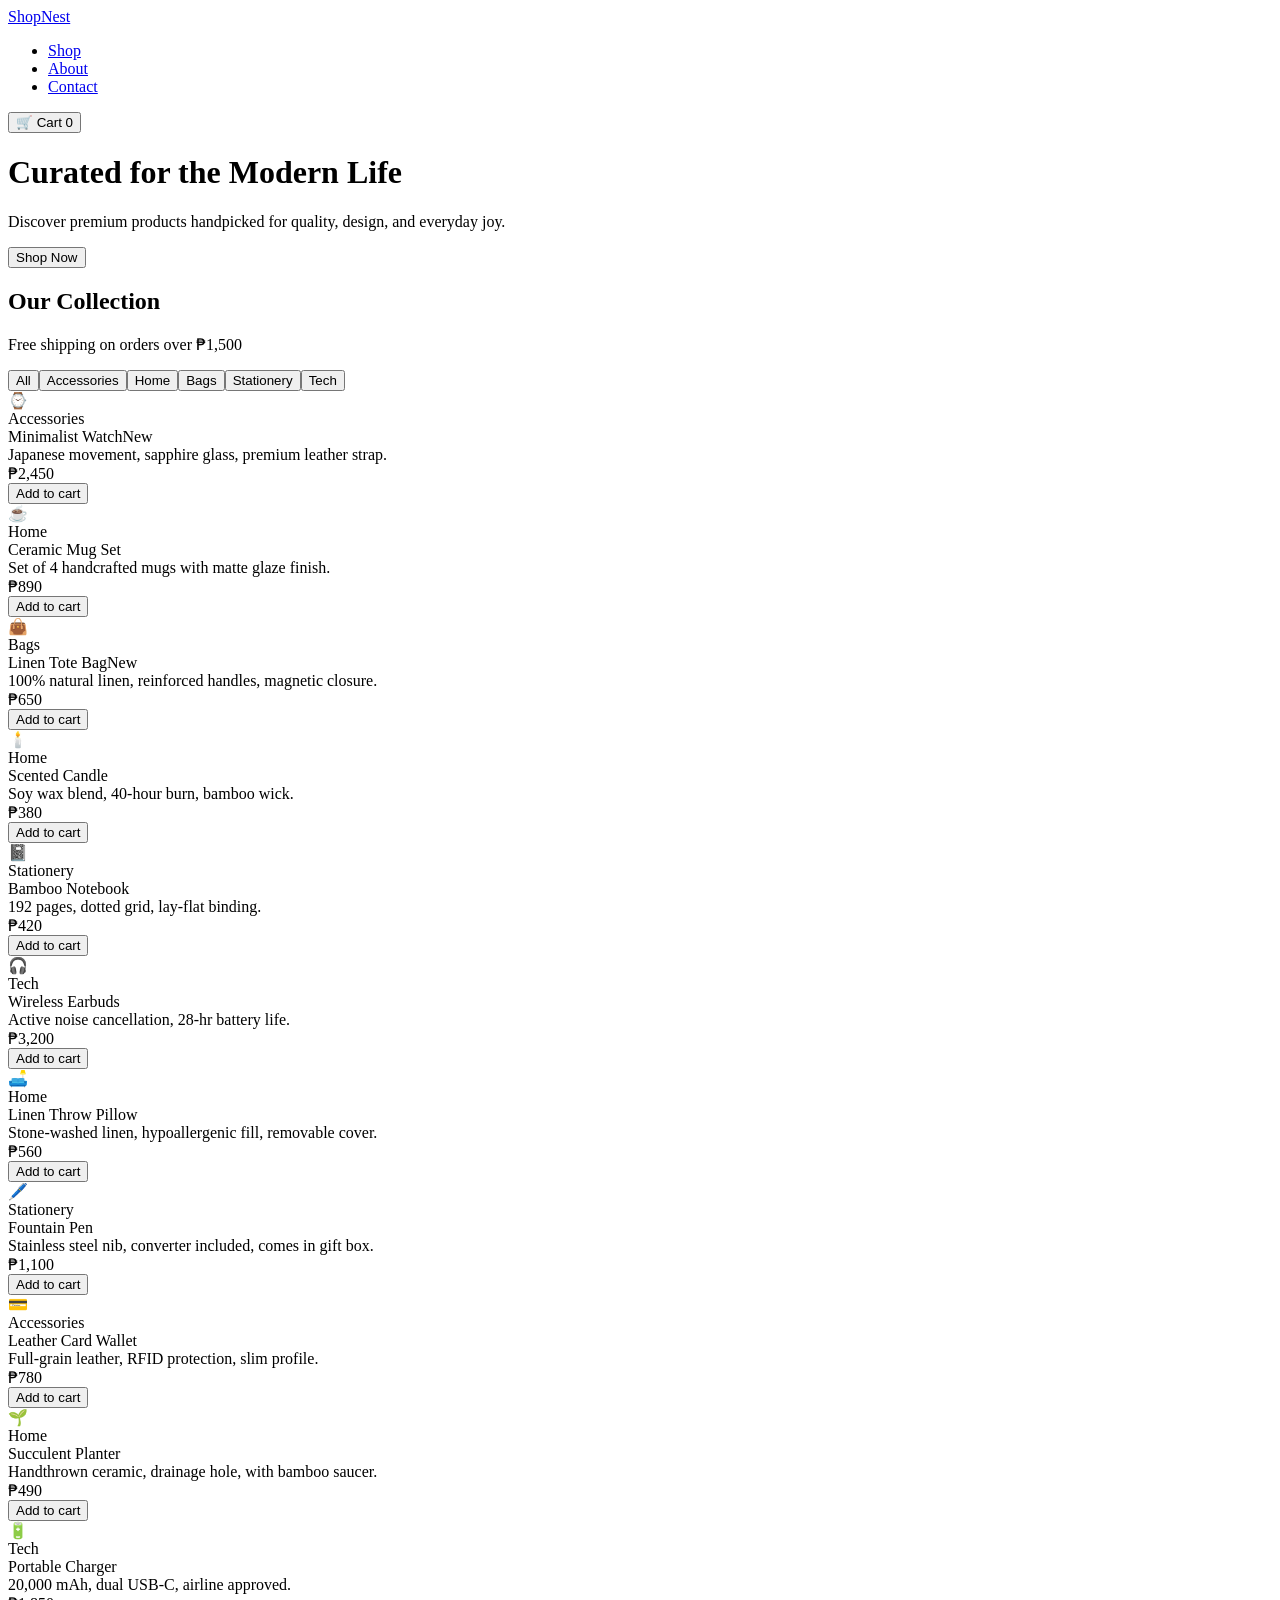
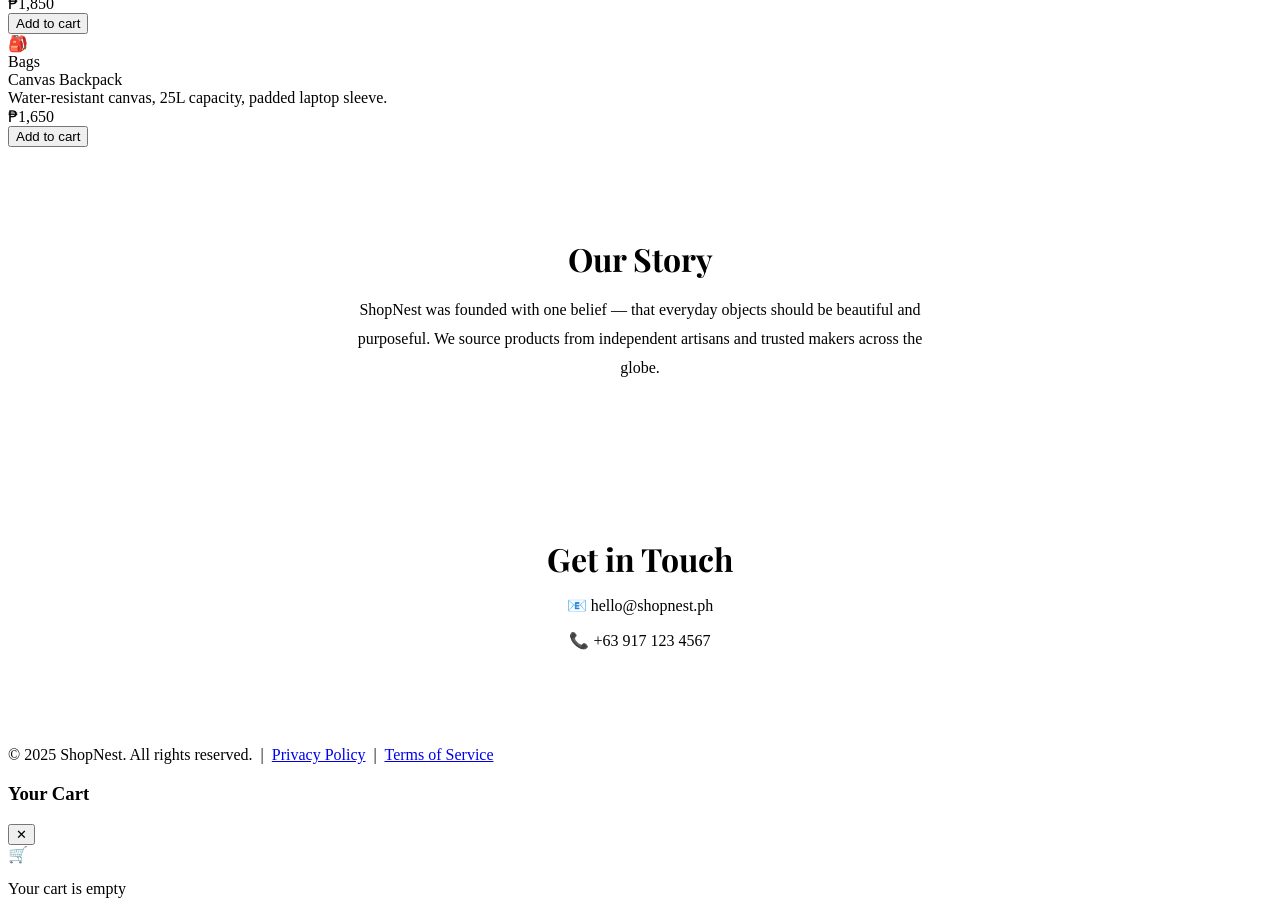
==== commit 8a3136d0: "add css folder and organized stylesheet" ====
--- a/index.html
+++ b/index.html
@@ -5,7 +5,7 @@
 <meta name="viewport" content="width=device-width, initial-scale=1.0">
 <title>ShopNest — Curated for the Modern Life</title>
 <link href="https://fonts.googleapis.com/css2?family=Playfair+Display:wght@500;700&family=DM+Sans:wght@300;400;500&display=swap" rel="stylesheet">
-<link rel="stylesheet" href="style.css">
+<link rel="stylesheet" href="index-style.css">
 </head>
 <body>
 
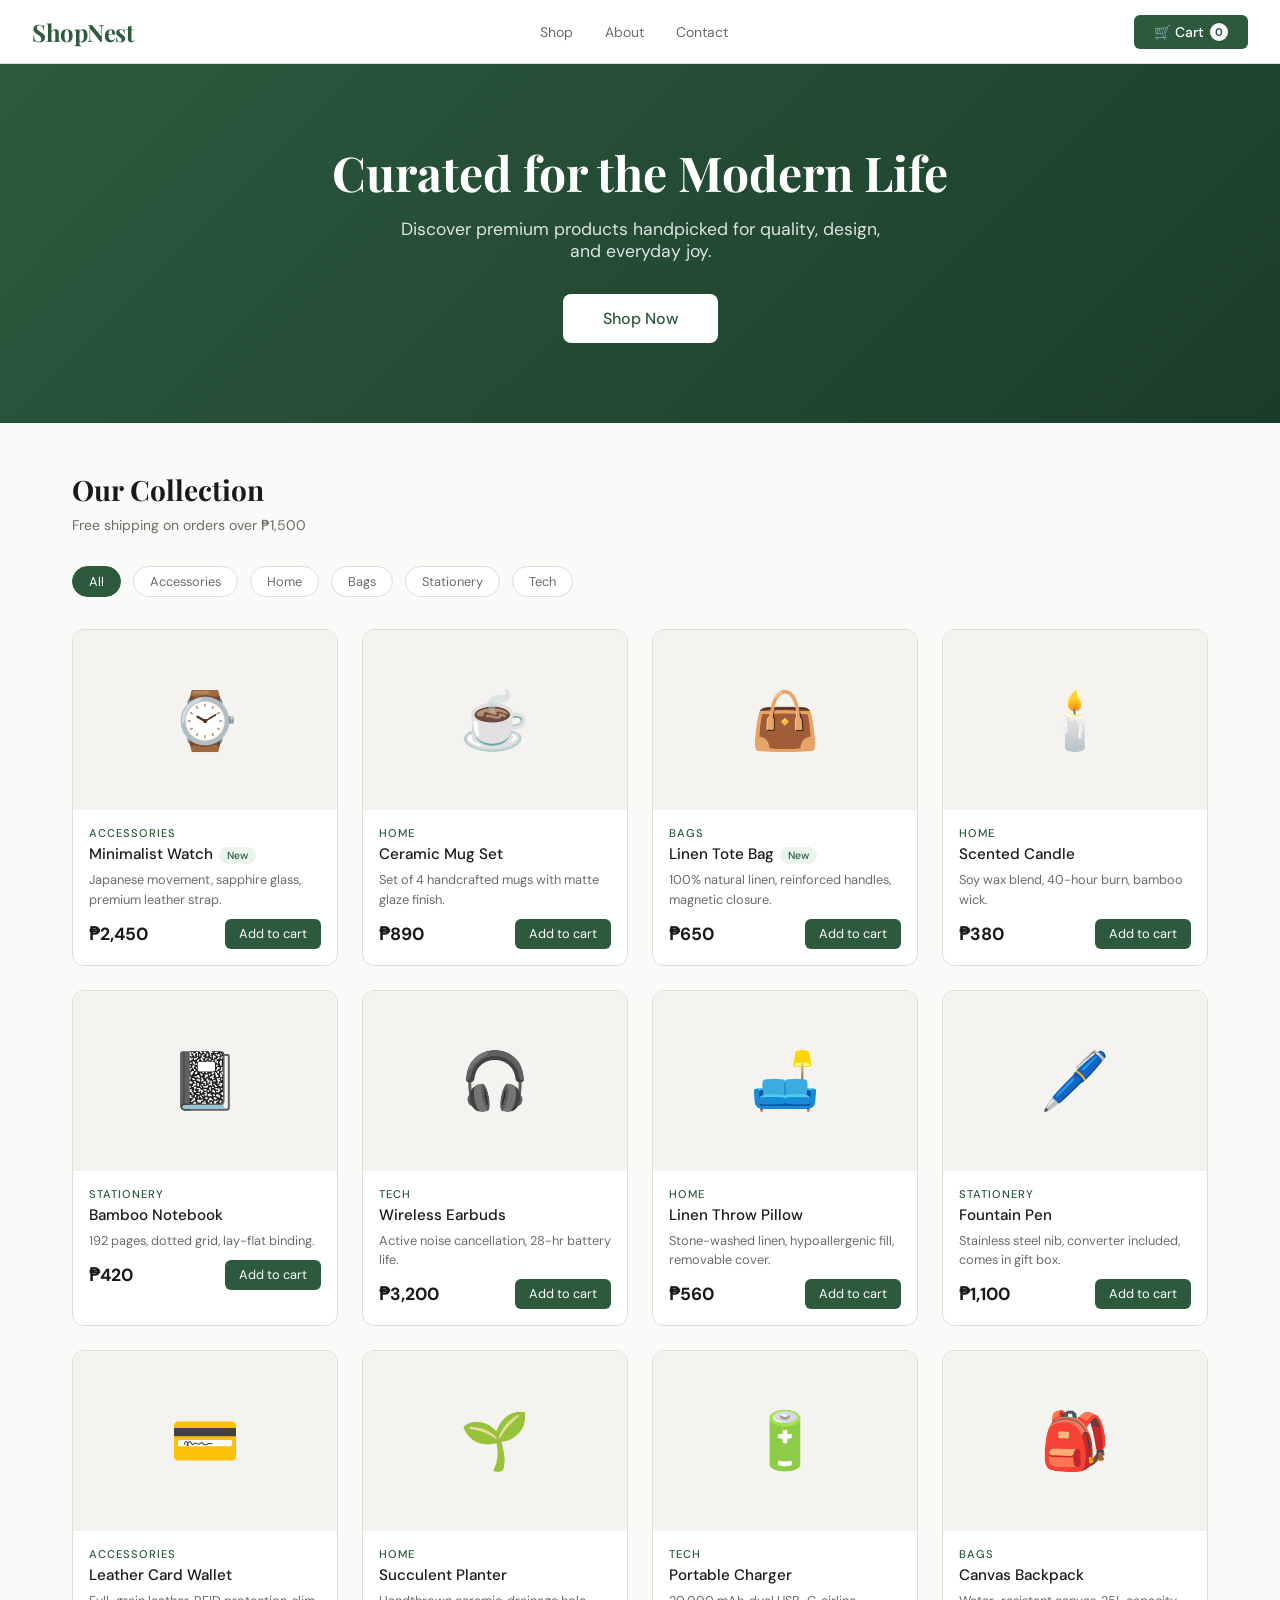
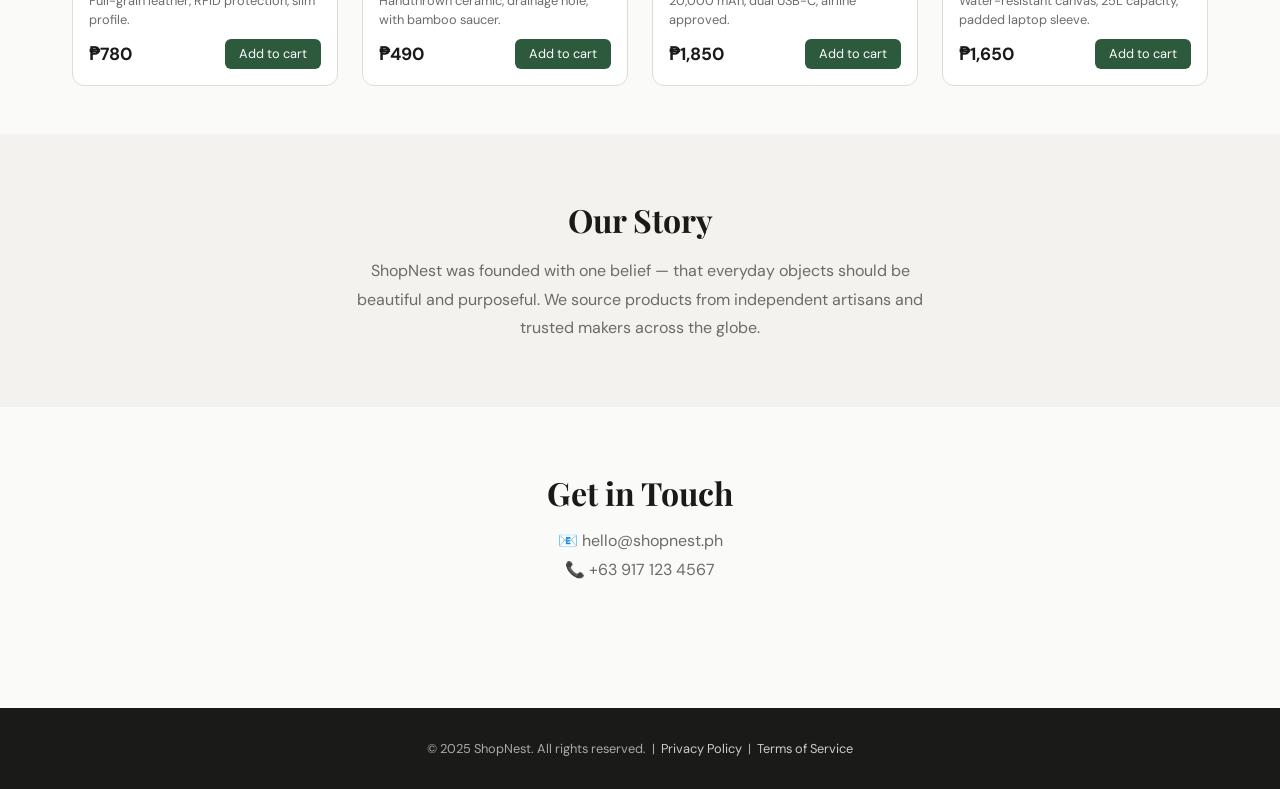
==== commit b9f2c0aa: "change the directory for css" ====
--- a/index.html
+++ b/index.html
@@ -5,7 +5,7 @@
 <meta name="viewport" content="width=device-width, initial-scale=1.0">
 <title>ShopNest — Curated for the Modern Life</title>
 <link href="https://fonts.googleapis.com/css2?family=Playfair+Display:wght@500;700&family=DM+Sans:wght@300;400;500&display=swap" rel="stylesheet">
-<link rel="stylesheet" href="index-style.css">
+<link rel="stylesheet" href="css/style-index.css">
 </head>
 <body>
 
--- a/css/style-index.css
+++ b/css/style-index.css
@@ -0,0 +1,61 @@
+  *{box-sizing:border-box;margin:0;padding:0}
+  :root{
+    --bg:#fafaf8;--bg2:#f4f2ee;--text:#1a1a18;--muted:#6b6b67;
+    --accent:#2d5a3d;--accent2:#e8f4ed;--border:#e0ddd6;--card:#ffffff;
+  }
+  body{font-family:'DM Sans',sans-serif;background:var(--bg);color:var(--text);min-height:100vh}
+  nav{background:var(--card);border-bottom:1px solid var(--border);padding:0 2rem;display:flex;align-items:center;justify-content:space-between;height:64px;position:sticky;top:0;z-index:100}
+  .logo{font-family:'Playfair Display',serif;font-size:1.5rem;font-weight:700;color:var(--accent);letter-spacing:-0.5px;text-decoration:none}
+  .nav-links{display:flex;gap:2rem;list-style:none}
+  .nav-links a{text-decoration:none;color:var(--muted);font-size:0.875rem;transition:color 0.2s}
+  .nav-links a:hover{color:var(--text)}
+  .cart-btn{background:var(--accent);color:#fff;border:none;padding:0.5rem 1.25rem;border-radius:6px;font-size:0.875rem;font-weight:500;cursor:pointer;display:flex;align-items:center;gap:6px;font-family:'DM Sans',sans-serif}
+  .cart-count{background:#fff;color:var(--accent);border-radius:50%;width:18px;height:18px;display:flex;align-items:center;justify-content:center;font-size:0.7rem;font-weight:700}
+  .hero{background:linear-gradient(135deg,#2d5a3d 0%,#1a3d2a 100%);color:#fff;padding:5rem 2rem;text-align:center}
+  .hero h1{font-family:'Playfair Display',serif;font-size:3rem;font-weight:700;margin-bottom:1rem;line-height:1.2}
+  .hero p{font-size:1.1rem;opacity:0.85;margin-bottom:2rem;max-width:500px;margin-left:auto;margin-right:auto}
+  .hero-btn{background:#fff;color:var(--accent);border:none;padding:0.875rem 2.5rem;border-radius:8px;font-size:1rem;font-weight:500;cursor:pointer;transition:transform 0.2s;font-family:'DM Sans',sans-serif}
+  .hero-btn:hover{transform:translateY(-2px)}
+  .section{padding:3rem 2rem;max-width:1200px;margin:0 auto}
+  .section-title{font-family:'Playfair Display',serif;font-size:1.75rem;margin-bottom:0.5rem}
+  .section-sub{color:var(--muted);font-size:0.875rem;margin-bottom:2rem}
+  .filter-bar{display:flex;gap:0.75rem;margin-bottom:2rem;flex-wrap:wrap}
+  .filter-btn{border:1px solid var(--border);background:var(--card);padding:0.4rem 1rem;border-radius:20px;font-size:0.8rem;cursor:pointer;transition:all 0.2s;color:var(--muted);font-family:'DM Sans',sans-serif}
+  .filter-btn.active{background:var(--accent);border-color:var(--accent);color:#fff}
+  .products-grid{display:grid;grid-template-columns:repeat(auto-fill,minmax(240px,1fr));gap:1.5rem}
+  .product-card{background:var(--card);border:1px solid var(--border);border-radius:12px;overflow:hidden;transition:transform 0.2s,box-shadow 0.2s}
+  .product-card:hover{transform:translateY(-4px);box-shadow:0 8px 24px rgba(0,0,0,0.1)}
+  .product-img{width:100%;height:180px;display:flex;align-items:center;justify-content:center;font-size:3.5rem;background:#f5f3ef}
+  .product-info{padding:1rem}
+  .product-category{font-size:0.7rem;text-transform:uppercase;letter-spacing:1px;color:var(--accent);font-weight:500;margin-bottom:4px}
+  .product-name{font-weight:500;font-size:0.95rem;margin-bottom:6px}
+  .product-desc{font-size:0.8rem;color:var(--muted);margin-bottom:10px;line-height:1.5}
+  .product-footer{display:flex;align-items:center;justify-content:space-between}
+  .product-price{font-size:1.1rem;font-weight:700}
+  .add-btn{background:var(--accent);color:#fff;border:none;padding:0.4rem 0.875rem;border-radius:6px;font-size:0.8rem;cursor:pointer;transition:background 0.2s;font-family:'DM Sans',sans-serif}
+  .add-btn:hover{background:#1e3d2a}
+  .badge{display:inline-block;background:var(--accent2);color:var(--accent);font-size:0.65rem;padding:2px 8px;border-radius:10px;margin-left:6px;font-weight:500}
+  .cart-overlay{position:fixed;inset:0;background:rgba(0,0,0,0.4);z-index:200;display:none}
+  .cart-overlay.open{display:block}
+  .cart-panel{position:fixed;right:0;top:0;bottom:0;width:360px;background:var(--card);z-index:201;transform:translateX(100%);transition:transform 0.3s;display:flex;flex-direction:column;border-left:1px solid var(--border)}
+  .cart-panel.open{transform:translateX(0)}
+  .cart-header{padding:1.5rem;border-bottom:1px solid var(--border);display:flex;justify-content:space-between;align-items:center}
+  .cart-header h3{font-family:'Playfair Display',serif;font-size:1.2rem}
+  .close-btn{background:none;border:none;font-size:1.25rem;cursor:pointer;color:var(--muted)}
+  .cart-items{flex:1;overflow-y:auto;padding:1rem}
+  .cart-item{display:flex;gap:12px;padding:12px 0;border-bottom:1px solid var(--border)}
+  .cart-item-emoji{font-size:2rem;width:48px;height:48px;display:flex;align-items:center;justify-content:center;background:var(--bg2);border-radius:8px}
+  .cart-item-info{flex:1}
+  .cart-item-name{font-size:0.875rem;font-weight:500}
+  .cart-item-price{font-size:0.8rem;color:var(--muted);margin-top:2px}
+  .cart-item-qty{display:flex;align-items:center;gap:8px;margin-top:6px}
+  .qty-btn{background:var(--bg2);border:none;width:24px;height:24px;border-radius:4px;cursor:pointer;font-size:0.9rem;display:flex;align-items:center;justify-content:center}
+  .cart-empty{text-align:center;padding:3rem 1rem;color:var(--muted)}
+  .cart-empty-icon{font-size:3rem;margin-bottom:1rem}
+  .cart-footer{padding:1.5rem;border-top:1px solid var(--border)}
+  .cart-total{display:flex;justify-content:space-between;font-size:1rem;font-weight:500;margin-bottom:1rem}
+  .checkout-btn{width:100%;background:var(--accent);color:#fff;border:none;padding:0.875rem;border-radius:8px;font-size:0.95rem;font-weight:500;cursor:pointer;font-family:'DM Sans',sans-serif}
+  footer{background:var(--text);color:#aaa;padding:2rem;text-align:center;font-size:0.8rem;margin-top:4rem}
+  footer a{color:#ccc;text-decoration:none}
+  .toast{position:fixed;bottom:2rem;left:50%;transform:translateX(-50%) translateY(20px);background:var(--text);color:#fff;padding:0.75rem 1.5rem;border-radius:8px;font-size:0.875rem;opacity:0;transition:all 0.3s;z-index:300;pointer-events:none;white-space:nowrap}
+  .toast.show{opacity:1;transform:translateX(-50%) translateY(0)}
